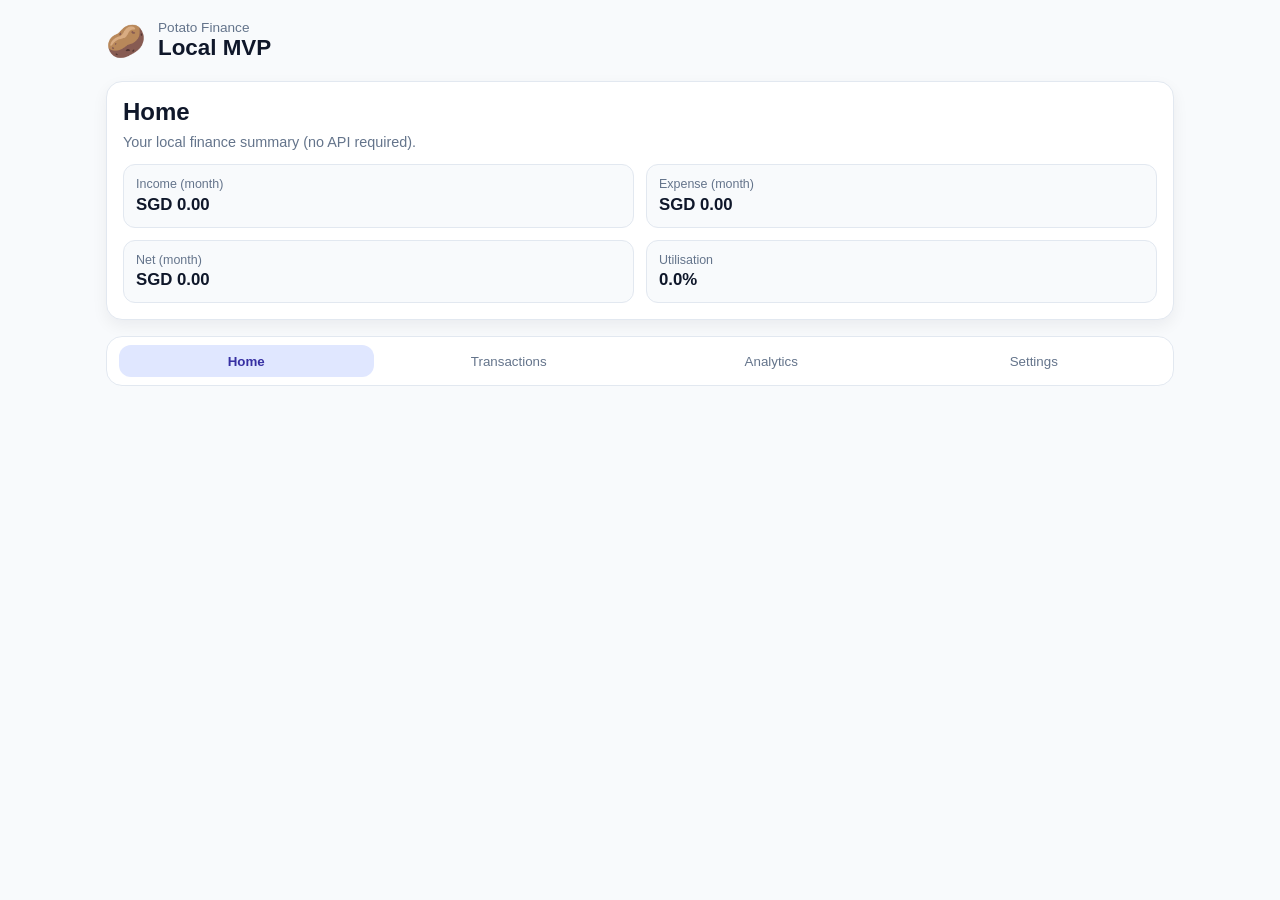
==== web/index.html @ 8dbbe5db "Further compact transactions table for small tab widths" ====
<!doctype html>
<html lang="en">
  <head>
    <meta charset="UTF-8" />
    <meta name="viewport" content="width=device-width,initial-scale=1,viewport-fit=cover" />
    <meta name="theme-color" content="#4f46e5" />
    <title>Potato Finance MVP</title>
    <link rel="manifest" href="./manifest.webmanifest" />
    <link rel="stylesheet" href="./styles.css" />
  </head>
  <body>
    <div class="app-shell">
      <header class="topbar">
        <div class="brand">
          <span class="brand__emoji" aria-hidden="true">🥔</span>
          <div>
            <p class="brand__kicker">Potato Finance</p>
            <h1 class="brand__title">Local MVP</h1>
          </div>
        </div>
        <button class="btn btn--ghost" id="installBtn" hidden>Install</button>
      </header>

      <main class="layout-grid">
        <section class="panel tab-section" data-section="home">
          <h2>Home</h2>
          <p class="muted">Your local finance summary (no API required).</p>
          <div class="kpi-grid">
            <div class="kpi"><span>Income (month)</span><strong id="kpiIncome">SGD 0.00</strong></div>
            <div class="kpi"><span>Expense (month)</span><strong id="kpiExpense">SGD 0.00</strong></div>
            <div class="kpi"><span>Net (month)</span><strong id="kpiNet">SGD 0.00</strong></div>
            <div class="kpi"><span>Utilisation</span><strong id="kpiUtilisation">0%</strong></div>
          </div>
        </section>

        <section class="panel tab-section hidden" data-section="transactions">
          <h2>Transactions</h2>
          <form id="transactionForm" class="form-grid" data-mode="create">
            <p id="txModeIndicator" class="mode-indicator hidden" aria-live="polite">Editing transaction</p>
            <input type="hidden" id="transactionId" />
            <label>Date<input id="txDate" type="date" required /></label>
            <label>Amount<input id="txAmount" type="number" min="0" step="0.01" required /></label>
            <label>Type
              <select id="txType" required>
                <option value="expense">Expense</option>
                <option value="income">Income</option>
              </select>
            </label>
            <label>Account
              <select id="txAccount" required></select>
            </label>
            <label>Category<input id="txCategory" type="text" placeholder="Groceries" required /></label>
            <label>Note<input id="txNote" type="text" placeholder="Optional" /></label>
            <div class="actions-row">
              <button class="btn btn--primary" type="submit" id="saveTxBtn">Save transaction</button>
              <button class="btn" type="button" id="resetTxBtn">Clear</button>
              <button class="btn hidden" type="button" id="cancelEditBtn">Cancel edit</button>
            </div>
          </form>

          <div class="table-wrap">
            <table>
              <thead>
                <tr>
                  <th>Date</th><th>Amt</th><th>Type</th><th>Act</th>
                </tr>
              </thead>
              <tbody id="transactionsBody"></tbody>
            </table>
          </div>
        </section>

        <section class="panel tab-section hidden" data-section="analytics">
          <h2>Analytics</h2>
          <p class="muted">Compare income and expense for day, month, and year.</p>
          <div id="analyticsBars" class="chart-grid"></div>
        </section>

        <section class="panel tab-section hidden" data-section="settings">
          <h2>Settings</h2>

          <h3>Profile</h3>
          <form id="profileForm" class="form-grid form-grid--compact">
            <label>Name<input id="profileName" type="text" required /></label>
            <label>Currency<input id="profileCurrency" type="text" value="SGD" required /></label>
            <button class="btn btn--primary" type="submit">Save profile</button>
          </form>

          <h3>Password control</h3>
          <form id="passwordForm" class="form-grid form-grid--compact">
            <label>Current password<input id="currentPassword" type="password" required /></label>
            <label>New password<input id="newPassword" type="password" required /></label>
            <button class="btn btn--primary" type="submit">Update password</button>
          </form>

          <h3>Accounts for categorisation</h3>
          <form id="accountForm" class="form-grid form-grid--compact">
            <label>Account name<input id="accountName" type="text" placeholder="DBS Card" required /></label>
            <label>Account type
              <select id="accountType">
                <option value="bank">Bank</option>
                <option value="card">Card</option>
                <option value="wallet">Wallet</option>
                <option value="cash">Cash</option>
              </select>
            </label>
            <button class="btn btn--primary" type="submit">Add account</button>
          </form>

          <ul id="accountsList" class="list"></ul>
        </section>
      </main>

      <nav class="tabbar" aria-label="Primary">
        <button class="tabbar__item tabbar__item--active" data-tab="home">Home</button>
        <button class="tabbar__item" data-tab="transactions">Transactions</button>
        <button class="tabbar__item" data-tab="analytics">Analytics</button>
        <button class="tabbar__item" data-tab="settings">Settings</button>
      </nav>
    </div>

    <script src="./app.js"></script>
  </body>
</html>
---- web/styles.css ----
:root {
  --color-primary: #4f46e5;
  --color-primary-strong: #3730a3;
  --color-bg: #f8fafc;
  --color-surface: #ffffff;
  --color-text: #0f172a;
  --color-muted: #64748b;
  --color-border: #e2e8f0;
  --color-income: #0f766e;
  --color-expense: #b45309;
}

* { box-sizing: border-box; }
body {
  margin: 0;
  background: var(--color-bg);
  color: var(--color-text);
  font-family: Inter, ui-sans-serif, -apple-system, BlinkMacSystemFont, 'Segoe UI', Roboto, Helvetica, Arial;
}

.app-shell { min-height: 100dvh; max-width: 1100px; margin: 0 auto; display: flex; flex-direction: column; }
.topbar { padding: 1.25rem 1rem; display: flex; justify-content: space-between; align-items: center; }
.brand { display: flex; align-items: center; gap: 0.75rem; }
.brand__emoji { font-size: 2rem; }
.brand__kicker { margin: 0; color: var(--color-muted); font-size: 0.85rem; }
.brand__title { margin: 0; font-size: 1.4rem; }

.layout-grid { display: grid; gap: 1rem; padding: 0 1rem 5.5rem; }
.panel {
  background: var(--color-surface);
  border: 1px solid var(--color-border);
  border-radius: 1rem;
  padding: 1rem;
  box-shadow: 0 6px 16px rgb(15 23 42 / 6%);
}
.hidden { display: none; }

h2 { margin: 0 0 0.5rem; }
h3 { margin: 1rem 0 0.5rem; }
.muted { color: var(--color-muted); font-size: 0.9rem; margin-top: 0; }

.btn {
  border: 1px solid var(--color-border);
  border-radius: 0.75rem;
  background: var(--color-surface);
  color: var(--color-text);
  padding: 0.55rem 0.95rem;
  font: inherit;
  cursor: pointer;
}
.btn--primary { background: var(--color-primary); border-color: var(--color-primary); color: #fff; }
.btn--ghost { background: transparent; }

.kpi-grid { display: grid; grid-template-columns: 1fr 1fr; gap: 0.75rem; }
.kpi { border: 1px solid var(--color-border); border-radius: 0.75rem; padding: 0.75rem; background: #f8fafc; }
.kpi span { display: block; font-size: 0.78rem; color: var(--color-muted); }
.kpi strong { display: block; margin-top: 0.2rem; font-size: 1.05rem; }

.form-grid { display: grid; gap: 0.75rem; margin-bottom: 1rem; }
.form-grid--compact { margin-bottom: 0.75rem; }
label { display: grid; gap: 0.3rem; font-size: 0.9rem; }
input, select {
  border: 1px solid var(--color-border);
  border-radius: 0.65rem;
  padding: 0.5rem 0.6rem;
  font: inherit;
  background: #fff;
}
.actions-row { display: flex; gap: 0.5rem; flex-wrap: wrap; }

.table-wrap { overflow: auto; border: 1px solid var(--color-border); border-radius: 0.75rem; }
.mode-indicator {
  margin: 0;
  padding: 0.45rem 0.6rem;
  border: 1px solid #c7d2fe;
  background: #eef2ff;
  color: var(--color-primary-strong);
  border-radius: 0.65rem;
  font-size: 0.8rem;
}

form[data-mode="edit"] {
  border: 1px dashed #a5b4fc;
  border-radius: 0.85rem;
  padding: 0.65rem;
  background: #fafaff;
}

table { width: 100%; border-collapse: collapse; min-width: 0; table-layout: fixed; }
th, td { padding: 0.32rem 0.28rem; border-bottom: 1px solid var(--color-border); text-align: left; font-size: 0.66rem; overflow: hidden; text-overflow: ellipsis; white-space: nowrap; }
th { background: #f1f5f9; }

.chart-grid { display: grid; gap: 0.9rem; }
.chart-row { border: 1px solid var(--color-border); border-radius: 0.75rem; padding: 0.75rem; }
.chart-row h4 { margin: 0 0 0.4rem; }
.bar-group { display: grid; gap: 0.35rem; }
.bar-track { height: 1.1rem; background: #e2e8f0; border-radius: 999px; overflow: hidden; }
.bar-fill { height: 100%; }
.bar-fill--income { background: var(--color-income); }
.bar-fill--expense { background: var(--color-expense); }
.bar-label { font-size: 0.8rem; color: var(--color-muted); }

.list { margin: 0; padding-left: 1rem; display: grid; gap: 0.3rem; }

.tabbar {
  position: fixed;
  bottom: 0;
  left: 0;
  right: 0;
  display: grid;
  grid-template-columns: repeat(4, 1fr);
  gap: 0.5rem;
  border-top: 1px solid var(--color-border);
  background: #ffffffee;
  padding: 0.5rem 0.75rem calc(0.5rem + env(safe-area-inset-bottom));
  backdrop-filter: blur(8px);
}
.tabbar__item { border: 0; background: transparent; border-radius: 0.75rem; padding: 0.55rem 0.4rem; color: var(--color-muted); }
.tabbar__item--active { background: #e0e7ff; color: var(--color-primary-strong); font-weight: 600; }

@media (min-width: 900px) {
  .layout-grid { padding-bottom: 1rem; }
  .tabbar {
    position: sticky;
    margin: 0 1rem 1rem;
    border: 1px solid var(--color-border);
    border-radius: 1rem;
  }
  .form-grid { grid-template-columns: 1fr 1fr 1fr; }
  .form-grid .actions-row,
  .form-grid button { grid-column: span 3; }
}

.table-wrap .btn { padding: 0.2rem 0.28rem; font-size: 0.62rem; min-width: 1.8rem; }
.table-wrap td:last-child { display: flex; gap: 0.2rem; }

.table-wrap th:last-child, .table-wrap td:last-child { width: 4.4rem; }
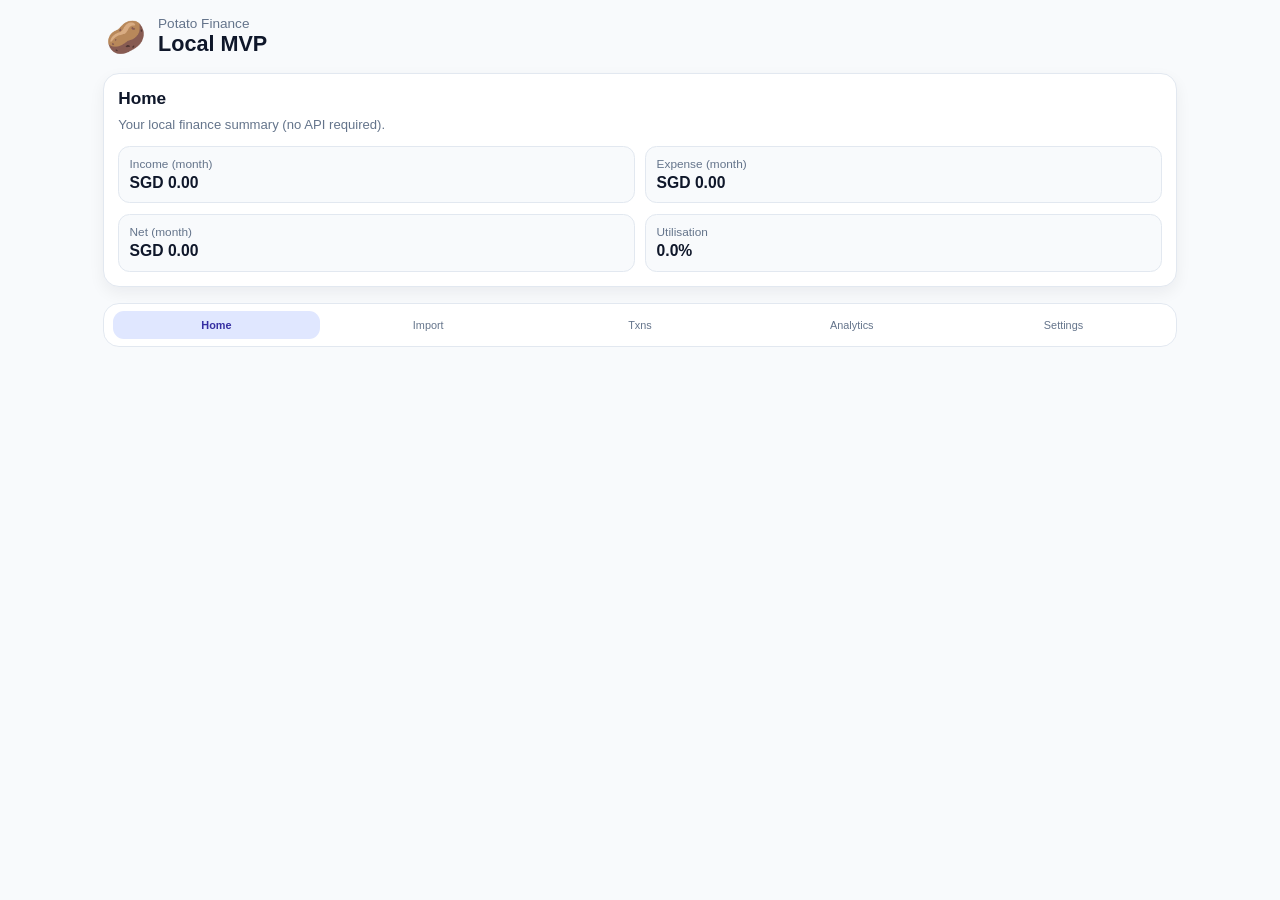
==== commit 25de3078: "Build Phase 1 CSV import flow with parse-review-confirm" ====
--- a/web/index.html
+++ b/web/index.html
@@ -30,6 +30,36 @@
             <div class="kpi"><span>Expense (month)</span><strong id="kpiExpense">SGD 0.00</strong></div>
             <div class="kpi"><span>Net (month)</span><strong id="kpiNet">SGD 0.00</strong></div>
             <div class="kpi"><span>Utilisation</span><strong id="kpiUtilisation">0%</strong></div>
+          </div>
+        </section>
+
+        <section class="panel tab-section hidden" data-section="import">
+          <h2>Import (Phase 1 CSV)</h2>
+          <p class="muted">Upload CSV, map columns, review parsed rows, then import.</p>
+          <label>CSV file<input id="csvFile" type="file" accept=".csv,text/csv" /></label>
+          <div id="csvMapping" class="form-grid form-grid--compact hidden">
+            <label>Date column<select id="mapDate"></select></label>
+            <label>Description column<select id="mapDescription"></select></label>
+            <label>Amount column<select id="mapAmount"></select></label>
+            <label>Debit column (optional)<select id="mapDebit"></select></label>
+            <label>Credit column (optional)<select id="mapCredit"></select></label>
+            <label>Currency column (optional)<select id="mapCurrency"></select></label>
+            <label>Account source column (optional)<select id="mapAccountSource"></select></label>
+          </div>
+          <div class="actions-row">
+            <button id="parseCsvBtn" class="btn btn--primary" type="button">Parse CSV</button>
+            <button id="importCsvBtn" class="btn" type="button">Confirm Import</button>
+          </div>
+          <p id="importSummary" class="muted"></p>
+          <div class="table-wrap">
+            <table>
+              <thead>
+                <tr>
+                  <th>Keep</th><th>Date</th><th>Description</th><th>Amount</th><th>Dir</th><th>Category</th><th>Conf</th>
+                </tr>
+              </thead>
+              <tbody id="importPreviewBody"></tbody>
+            </table>
           </div>
         </section>
 
@@ -78,7 +108,6 @@
 
         <section class="panel tab-section hidden" data-section="settings">
           <h2>Settings</h2>
-
           <h3>Profile</h3>
           <form id="profileForm" class="form-grid form-grid--compact">
             <label>Name<input id="profileName" type="text" required /></label>
@@ -113,7 +142,8 @@
 
       <nav class="tabbar" aria-label="Primary">
         <button class="tabbar__item tabbar__item--active" data-tab="home">Home</button>
-        <button class="tabbar__item" data-tab="transactions">Transactions</button>
+        <button class="tabbar__item" data-tab="import">Import</button>
+        <button class="tabbar__item" data-tab="transactions">Txns</button>
         <button class="tabbar__item" data-tab="analytics">Analytics</button>
         <button class="tabbar__item" data-tab="settings">Settings</button>
       </nav>
--- a/web/styles.css
+++ b/web/styles.css
@@ -19,88 +19,57 @@
 }
 
 .app-shell { min-height: 100dvh; max-width: 1100px; margin: 0 auto; display: flex; flex-direction: column; }
-.topbar { padding: 1.25rem 1rem; display: flex; justify-content: space-between; align-items: center; }
+.topbar { padding: 1rem; display: flex; justify-content: space-between; align-items: center; }
 .brand { display: flex; align-items: center; gap: 0.75rem; }
 .brand__emoji { font-size: 2rem; }
 .brand__kicker { margin: 0; color: var(--color-muted); font-size: 0.85rem; }
-.brand__title { margin: 0; font-size: 1.4rem; }
+.brand__title { margin: 0; font-size: 1.35rem; }
 
-.layout-grid { display: grid; gap: 1rem; padding: 0 1rem 5.5rem; }
-.panel {
-  background: var(--color-surface);
-  border: 1px solid var(--color-border);
-  border-radius: 1rem;
-  padding: 1rem;
-  box-shadow: 0 6px 16px rgb(15 23 42 / 6%);
-}
+.layout-grid { display: grid; gap: 0.9rem; padding: 0 0.8rem 5.6rem; }
+.panel { background: var(--color-surface); border: 1px solid var(--color-border); border-radius: 1rem; padding: 0.9rem; box-shadow: 0 6px 16px rgb(15 23 42 / 6%); }
 .hidden { display: none; }
 
-h2 { margin: 0 0 0.5rem; }
-h3 { margin: 1rem 0 0.5rem; }
-.muted { color: var(--color-muted); font-size: 0.9rem; margin-top: 0; }
+h2 { margin: 0 0 0.5rem; font-size: 1.08rem; }
+h3 { margin: 0.9rem 0 0.45rem; font-size: 0.95rem; }
+.muted { color: var(--color-muted); font-size: 0.82rem; margin-top: 0; }
 
-.btn {
-  border: 1px solid var(--color-border);
-  border-radius: 0.75rem;
-  background: var(--color-surface);
-  color: var(--color-text);
-  padding: 0.55rem 0.95rem;
-  font: inherit;
-  cursor: pointer;
-}
+.btn { border: 1px solid var(--color-border); border-radius: 0.7rem; background: var(--color-surface); color: var(--color-text); padding: 0.5rem 0.82rem; font: inherit; cursor: pointer; }
 .btn--primary { background: var(--color-primary); border-color: var(--color-primary); color: #fff; }
 .btn--ghost { background: transparent; }
 
-.kpi-grid { display: grid; grid-template-columns: 1fr 1fr; gap: 0.75rem; }
-.kpi { border: 1px solid var(--color-border); border-radius: 0.75rem; padding: 0.75rem; background: #f8fafc; }
-.kpi span { display: block; font-size: 0.78rem; color: var(--color-muted); }
-.kpi strong { display: block; margin-top: 0.2rem; font-size: 1.05rem; }
+.kpi-grid { display: grid; grid-template-columns: 1fr 1fr; gap: 0.65rem; }
+.kpi { border: 1px solid var(--color-border); border-radius: 0.72rem; padding: 0.65rem; background: #f8fafc; }
+.kpi span { display: block; font-size: 0.74rem; color: var(--color-muted); }
+.kpi strong { display: block; margin-top: 0.2rem; font-size: 0.98rem; }
 
-.form-grid { display: grid; gap: 0.75rem; margin-bottom: 1rem; }
-.form-grid--compact { margin-bottom: 0.75rem; }
-label { display: grid; gap: 0.3rem; font-size: 0.9rem; }
-input, select {
-  border: 1px solid var(--color-border);
-  border-radius: 0.65rem;
-  padding: 0.5rem 0.6rem;
-  font: inherit;
-  background: #fff;
-}
-.actions-row { display: flex; gap: 0.5rem; flex-wrap: wrap; }
+.form-grid { display: grid; gap: 0.65rem; margin-bottom: 0.8rem; }
+.form-grid--compact { margin-bottom: 0.6rem; }
+label { display: grid; gap: 0.25rem; font-size: 0.82rem; }
+input, select { border: 1px solid var(--color-border); border-radius: 0.62rem; padding: 0.42rem 0.52rem; font: inherit; background: #fff; }
+.actions-row { display: flex; gap: 0.45rem; flex-wrap: wrap; }
 
-.table-wrap { overflow: auto; border: 1px solid var(--color-border); border-radius: 0.75rem; }
-.mode-indicator {
-  margin: 0;
-  padding: 0.45rem 0.6rem;
-  border: 1px solid #c7d2fe;
-  background: #eef2ff;
-  color: var(--color-primary-strong);
-  border-radius: 0.65rem;
-  font-size: 0.8rem;
-}
+.mode-indicator { margin: 0; padding: 0.4rem 0.55rem; border: 1px solid #c7d2fe; background: #eef2ff; color: var(--color-primary-strong); border-radius: 0.62rem; font-size: 0.76rem; }
+form[data-mode="edit"] { border: 1px dashed #a5b4fc; border-radius: 0.82rem; padding: 0.58rem; background: #fafaff; }
 
-form[data-mode="edit"] {
-  border: 1px dashed #a5b4fc;
-  border-radius: 0.85rem;
-  padding: 0.65rem;
-  background: #fafaff;
-}
+.table-wrap { overflow: auto; border: 1px solid var(--color-border); border-radius: 0.72rem; }
+table { width: 100%; border-collapse: collapse; min-width: 0; table-layout: fixed; }
+th, td { padding: 0.3rem 0.25rem; border-bottom: 1px solid var(--color-border); text-align: left; font-size: 0.63rem; overflow: hidden; text-overflow: ellipsis; white-space: nowrap; }
+th { background: #f1f5f9; }
+.table-wrap .btn { padding: 0.18rem 0.25rem; font-size: 0.58rem; min-width: 1.65rem; }
+.table-wrap td:last-child { display: flex; gap: 0.18rem; }
+.table-wrap th:last-child, .table-wrap td:last-child { width: 4rem; }
 
-table { width: 100%; border-collapse: collapse; min-width: 0; table-layout: fixed; }
-th, td { padding: 0.32rem 0.28rem; border-bottom: 1px solid var(--color-border); text-align: left; font-size: 0.66rem; overflow: hidden; text-overflow: ellipsis; white-space: nowrap; }
-th { background: #f1f5f9; }
-
-.chart-grid { display: grid; gap: 0.9rem; }
-.chart-row { border: 1px solid var(--color-border); border-radius: 0.75rem; padding: 0.75rem; }
-.chart-row h4 { margin: 0 0 0.4rem; }
-.bar-group { display: grid; gap: 0.35rem; }
-.bar-track { height: 1.1rem; background: #e2e8f0; border-radius: 999px; overflow: hidden; }
+.chart-grid { display: grid; gap: 0.75rem; }
+.chart-row { border: 1px solid var(--color-border); border-radius: 0.7rem; padding: 0.62rem; }
+.chart-row h4 { margin: 0 0 0.35rem; font-size: 0.86rem; }
+.bar-group { display: grid; gap: 0.3rem; }
+.bar-track { height: 1rem; background: #e2e8f0; border-radius: 999px; overflow: hidden; }
 .bar-fill { height: 100%; }
 .bar-fill--income { background: var(--color-income); }
 .bar-fill--expense { background: var(--color-expense); }
-.bar-label { font-size: 0.8rem; color: var(--color-muted); }
+.bar-label { font-size: 0.74rem; color: var(--color-muted); }
 
-.list { margin: 0; padding-left: 1rem; display: grid; gap: 0.3rem; }
+.list { margin: 0; padding-left: 1rem; display: grid; gap: 0.28rem; font-size: 0.8rem; }
 
 .tabbar {
   position: fixed;
@@ -108,30 +77,20 @@
   left: 0;
   right: 0;
   display: grid;
-  grid-template-columns: repeat(4, 1fr);
-  gap: 0.5rem;
+  grid-template-columns: repeat(5, 1fr);
+  gap: 0.25rem;
   border-top: 1px solid var(--color-border);
   background: #ffffffee;
-  padding: 0.5rem 0.75rem calc(0.5rem + env(safe-area-inset-bottom));
+  padding: 0.45rem 0.55rem calc(0.45rem + env(safe-area-inset-bottom));
   backdrop-filter: blur(8px);
 }
-.tabbar__item { border: 0; background: transparent; border-radius: 0.75rem; padding: 0.55rem 0.4rem; color: var(--color-muted); }
+.tabbar__item { border: 0; background: transparent; border-radius: 0.68rem; padding: 0.48rem 0.3rem; color: var(--color-muted); font-size: 0.68rem; }
 .tabbar__item--active { background: #e0e7ff; color: var(--color-primary-strong); font-weight: 600; }
 
 @media (min-width: 900px) {
   .layout-grid { padding-bottom: 1rem; }
-  .tabbar {
-    position: sticky;
-    margin: 0 1rem 1rem;
-    border: 1px solid var(--color-border);
-    border-radius: 1rem;
-  }
+  .tabbar { position: sticky; margin: 0 0.8rem 0.8rem; border: 1px solid var(--color-border); border-radius: 1rem; }
   .form-grid { grid-template-columns: 1fr 1fr 1fr; }
-  .form-grid .actions-row,
-  .form-grid button { grid-column: span 3; }
+  .form-grid .actions-row, .form-grid button, .form-grid p { grid-column: span 3; }
+  th, td { font-size: 0.74rem; }
 }
-
-.table-wrap .btn { padding: 0.2rem 0.28rem; font-size: 0.62rem; min-width: 1.8rem; }
-.table-wrap td:last-child { display: flex; gap: 0.2rem; }
-
-.table-wrap th:last-child, .table-wrap td:last-child { width: 4.4rem; }
